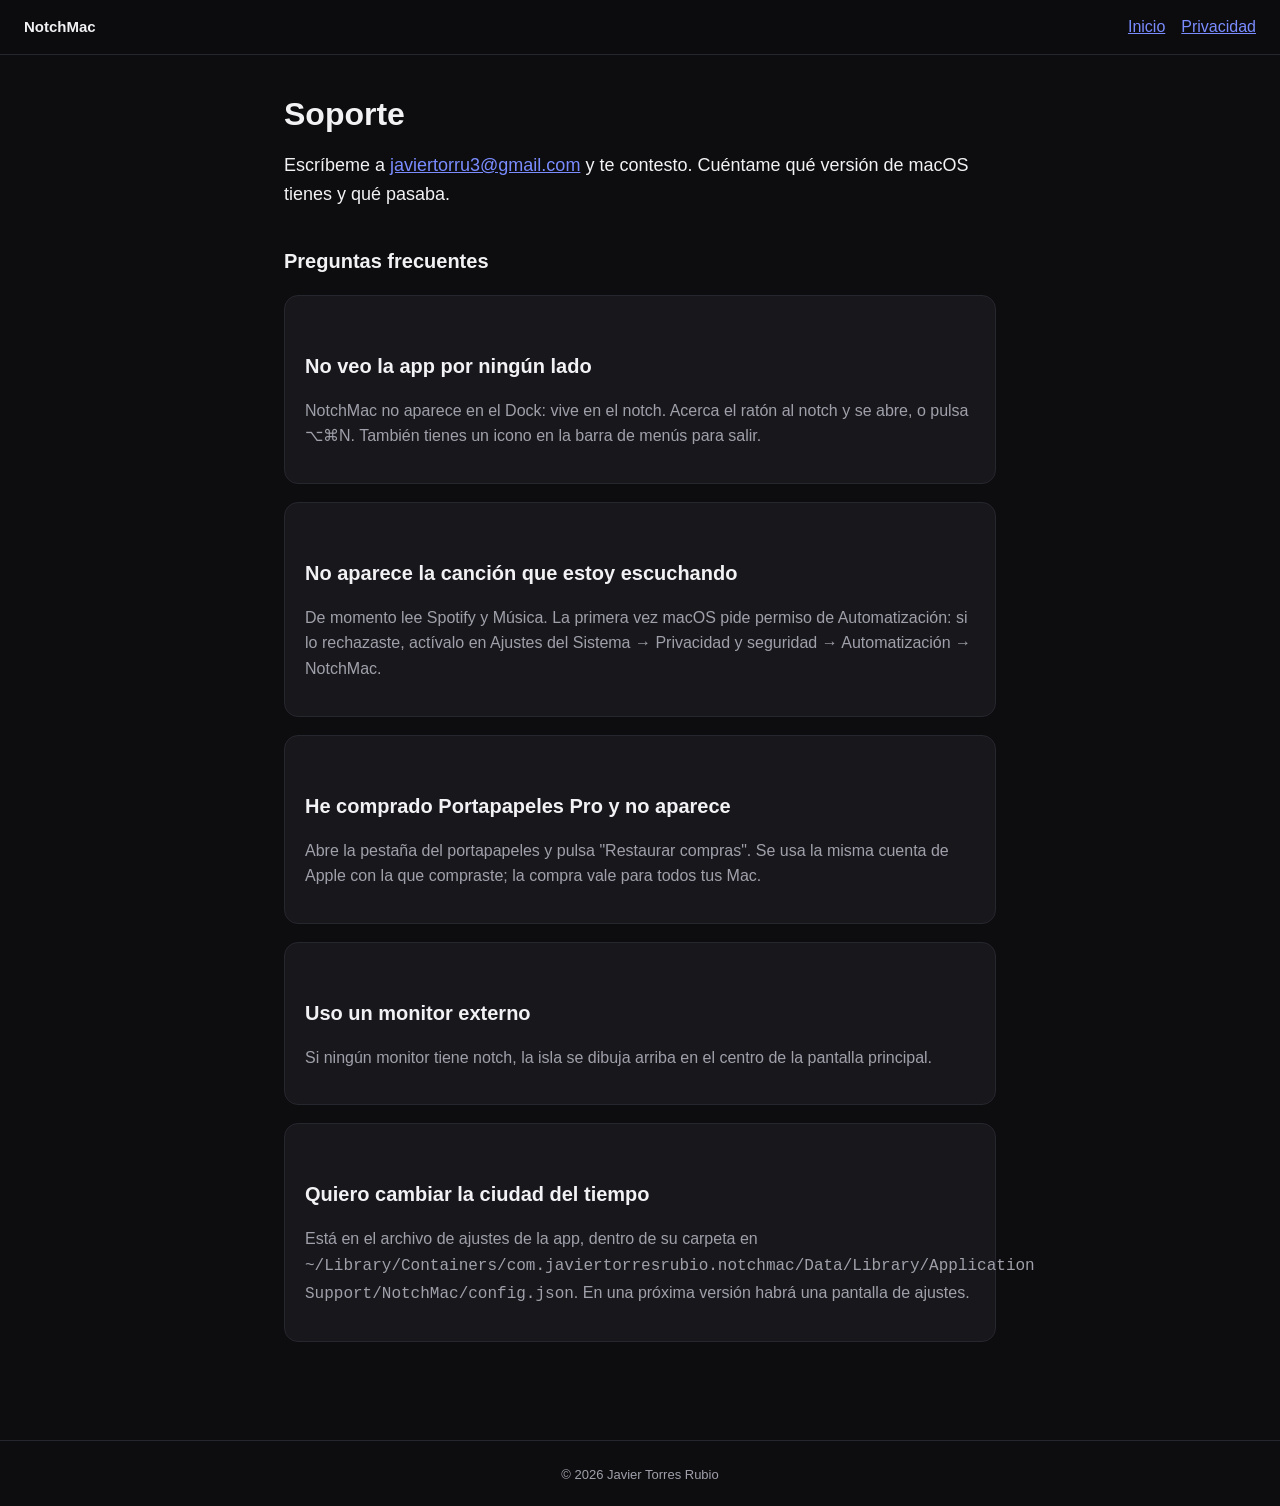
==== support.html @ b3075b90 "Páginas de soporte y privacidad de NotchMac" ====
<!doctype html>
<html lang="es">
<head>
<meta charset="utf-8">
<meta name="viewport" content="width=device-width, initial-scale=1">
<title>Soporte — NotchMac</title>
<link rel="stylesheet" href="style.css">
</head>
<body>
<header>
    <strong>NotchMac</strong>
    <nav>
        <a href="index.html">Inicio</a>
        <a href="privacy.html">Privacidad</a>
    </nav>
</header>
<main>
    <h1>Soporte</h1>
    <p class="lead">Escríbeme a <a href="mailto:javiertorru3@gmail.com">javiertorru3@gmail.com</a>
    y te contesto. Cuéntame qué versión de macOS tienes y qué pasaba.</p>

    <h2>Preguntas frecuentes</h2>

    <div class="card">
        <h2>No veo la app por ningún lado</h2>
        <p>NotchMac no aparece en el Dock: vive en el notch. Acerca el ratón al notch y se abre,
        o pulsa ⌥⌘N. También tienes un icono en la barra de menús para salir.</p>
    </div>

    <div class="card">
        <h2>No aparece la canción que estoy escuchando</h2>
        <p>De momento lee Spotify y Música. La primera vez macOS pide permiso de Automatización:
        si lo rechazaste, actívalo en Ajustes del Sistema → Privacidad y seguridad → Automatización → NotchMac.</p>
    </div>

    <div class="card">
        <h2>He comprado Portapapeles Pro y no aparece</h2>
        <p>Abre la pestaña del portapapeles y pulsa "Restaurar compras". Se usa la misma cuenta de Apple
        con la que compraste; la compra vale para todos tus Mac.</p>
    </div>

    <div class="card">
        <h2>Uso un monitor externo</h2>
        <p>Si ningún monitor tiene notch, la isla se dibuja arriba en el centro de la pantalla principal.</p>
    </div>

    <div class="card">
        <h2>Quiero cambiar la ciudad del tiempo</h2>
        <p>Está en el archivo de ajustes de la app, dentro de su carpeta en
        <code>~/Library/Containers/com.javiertorresrubio.notchmac/Data/Library/Application Support/NotchMac/config.json</code>.
        En una próxima versión habrá una pantalla de ajustes.</p>
    </div>
</main>
<footer>© 2026 Javier Torres Rubio</footer>
</body>
</html>
---- style.css ----
:root {
    --bg: #0d0d10;
    --card: #17171c;
    --text: #f2f2f5;
    --muted: #a0a0ab;
    --accent: #7a8cff;
    --line: #26262e;
}
* { box-sizing: border-box; }
body {
    margin: 0;
    background: var(--bg);
    color: var(--text);
    font: 16px/1.6 -apple-system, BlinkMacSystemFont, "Segoe UI", Helvetica, Arial, sans-serif;
}
header {
    position: sticky;
    top: 0;
    /* Sin backdrop-filter: crea un backdrop root y oscurece toda la página. */
    background: rgba(13, 13, 16, 0.95);
    border-bottom: 1px solid var(--line);
    padding: 14px 24px;
    display: flex;
    gap: 18px;
    align-items: center;
}
header strong { font-size: 15px; }
header nav { margin-left: auto; display: flex; gap: 16px; }
a { color: var(--accent); }
main { max-width: 760px; margin: 0 auto; padding: 40px 24px 80px; }
h1 { font-size: 32px; line-height: 1.2; margin: 0 0 8px; }
h2 { font-size: 20px; margin: 36px 0 10px; }
p, li { color: var(--muted); }
li { margin-bottom: 6px; }
.lead { font-size: 18px; color: var(--text); }
.card {
    background: var(--card);
    border: 1px solid var(--line);
    border-radius: 14px;
    padding: 18px 20px;
    margin: 18px 0;
}
.updated { font-size: 13px; color: var(--muted); }
footer { border-top: 1px solid var(--line); padding: 24px; text-align: center; color: var(--muted); font-size: 13px; }
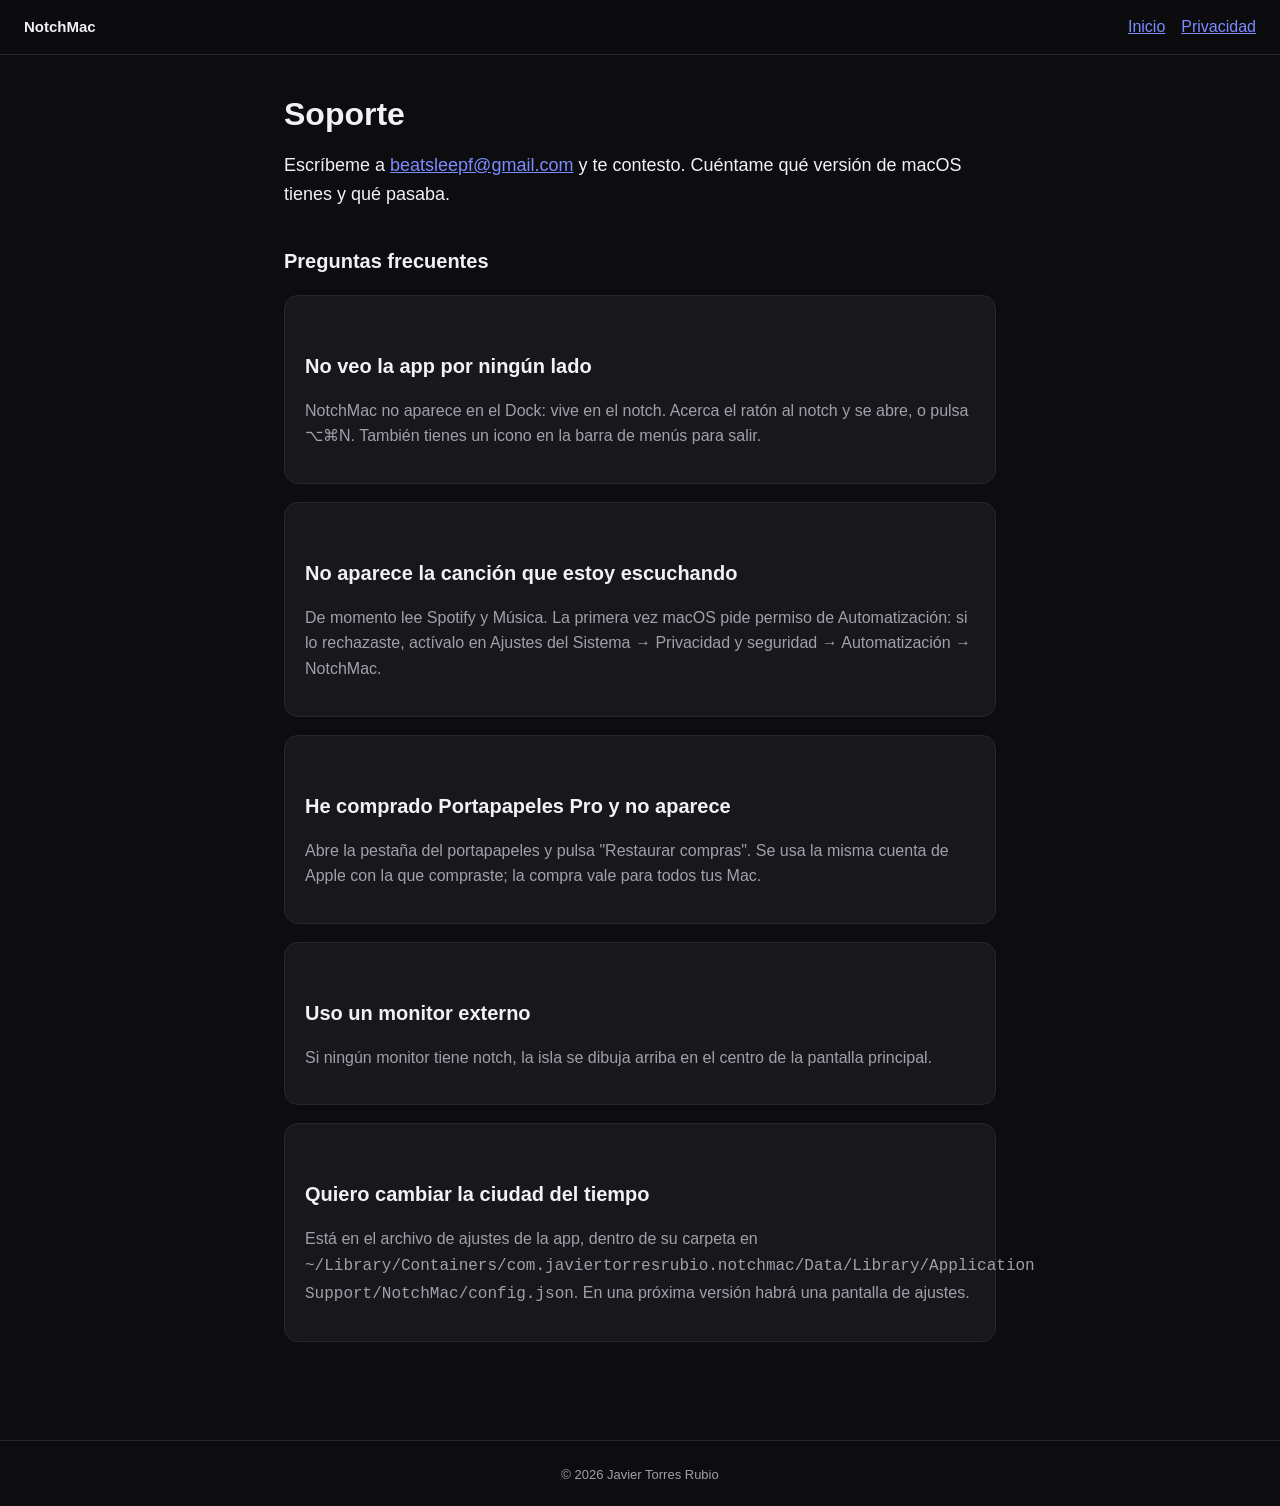
==== commit 6644cf60: "Contacto: beatsleepf@gmail.com" ====
--- a/support.html
+++ b/support.html
@@ -16,7 +16,7 @@
 </header>
 <main>
     <h1>Soporte</h1>
-    <p class="lead">Escríbeme a <a href="mailto:javiertorru3@gmail.com">javiertorru3@gmail.com</a>
+    <p class="lead">Escríbeme a <a href="mailto:beatsleepf@gmail.com">beatsleepf@gmail.com</a>
     y te contesto. Cuéntame qué versión de macOS tienes y qué pasaba.</p>
 
     <h2>Preguntas frecuentes</h2>
